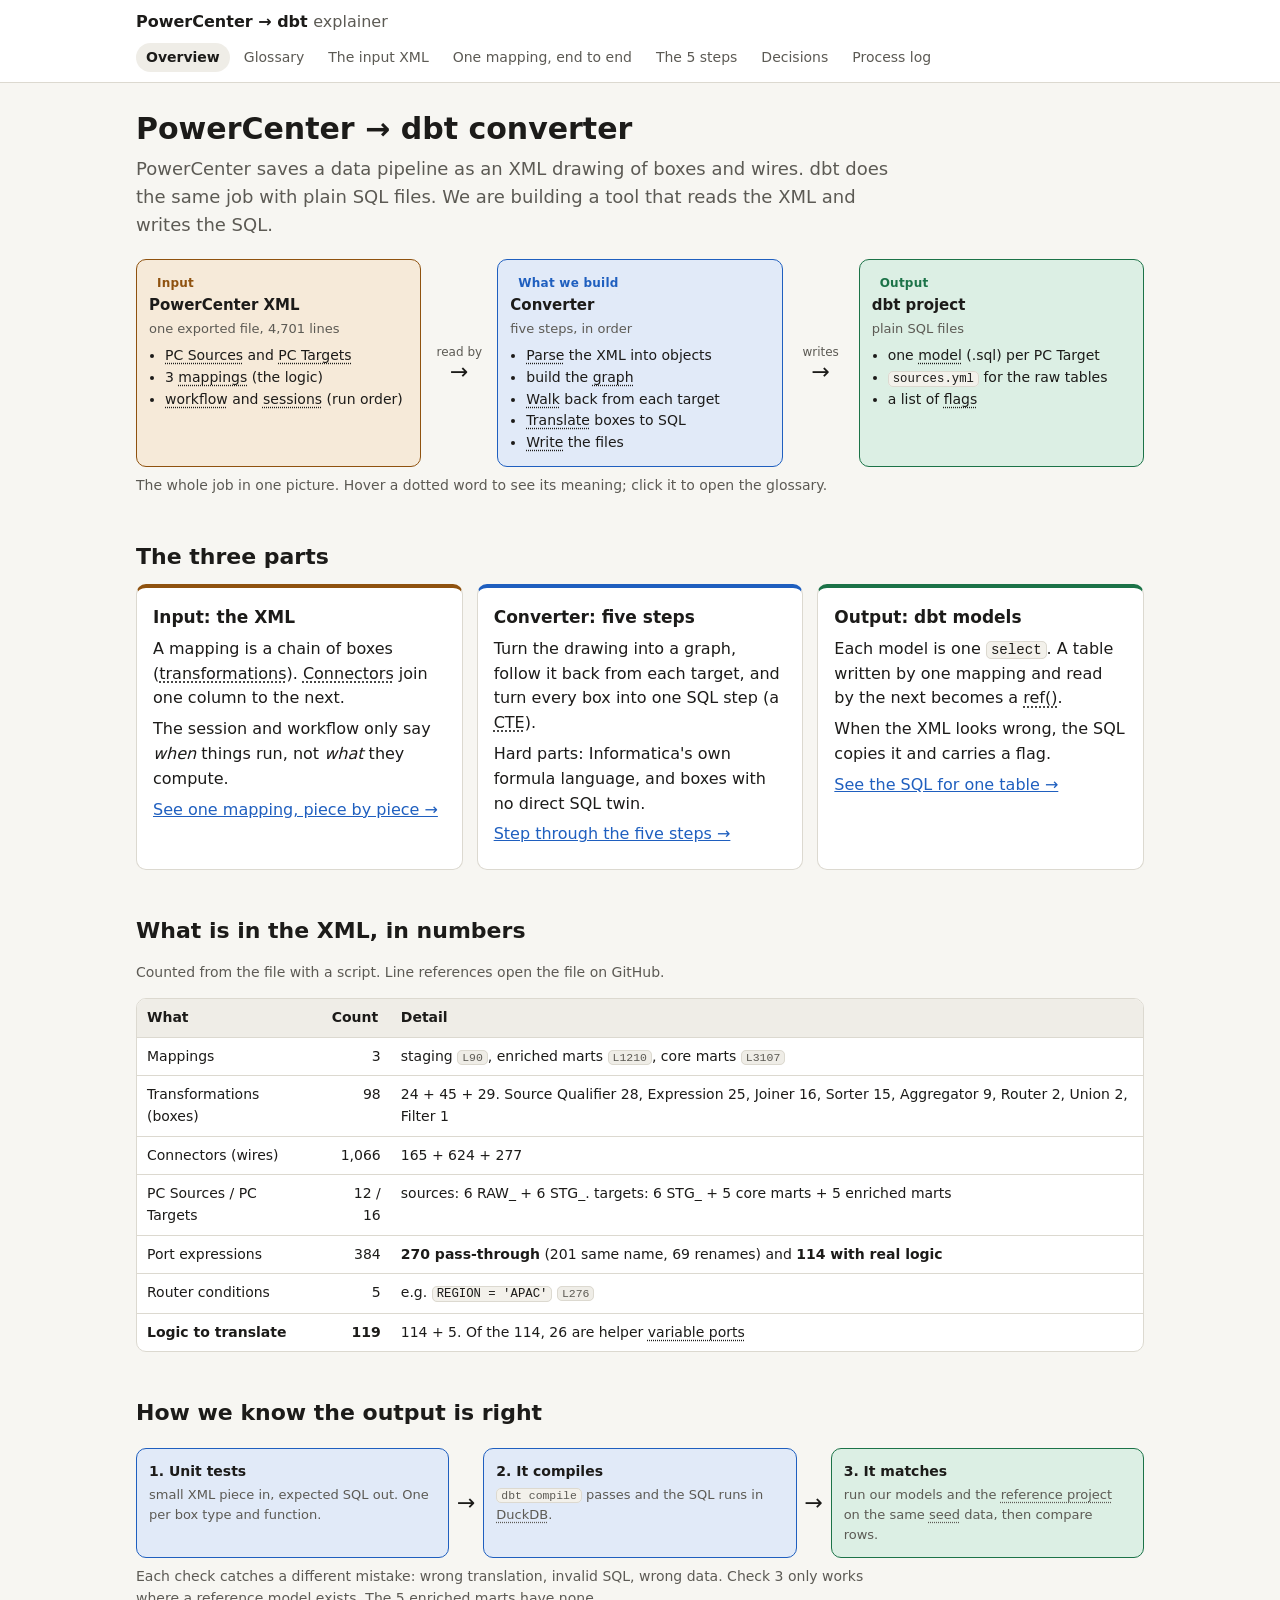
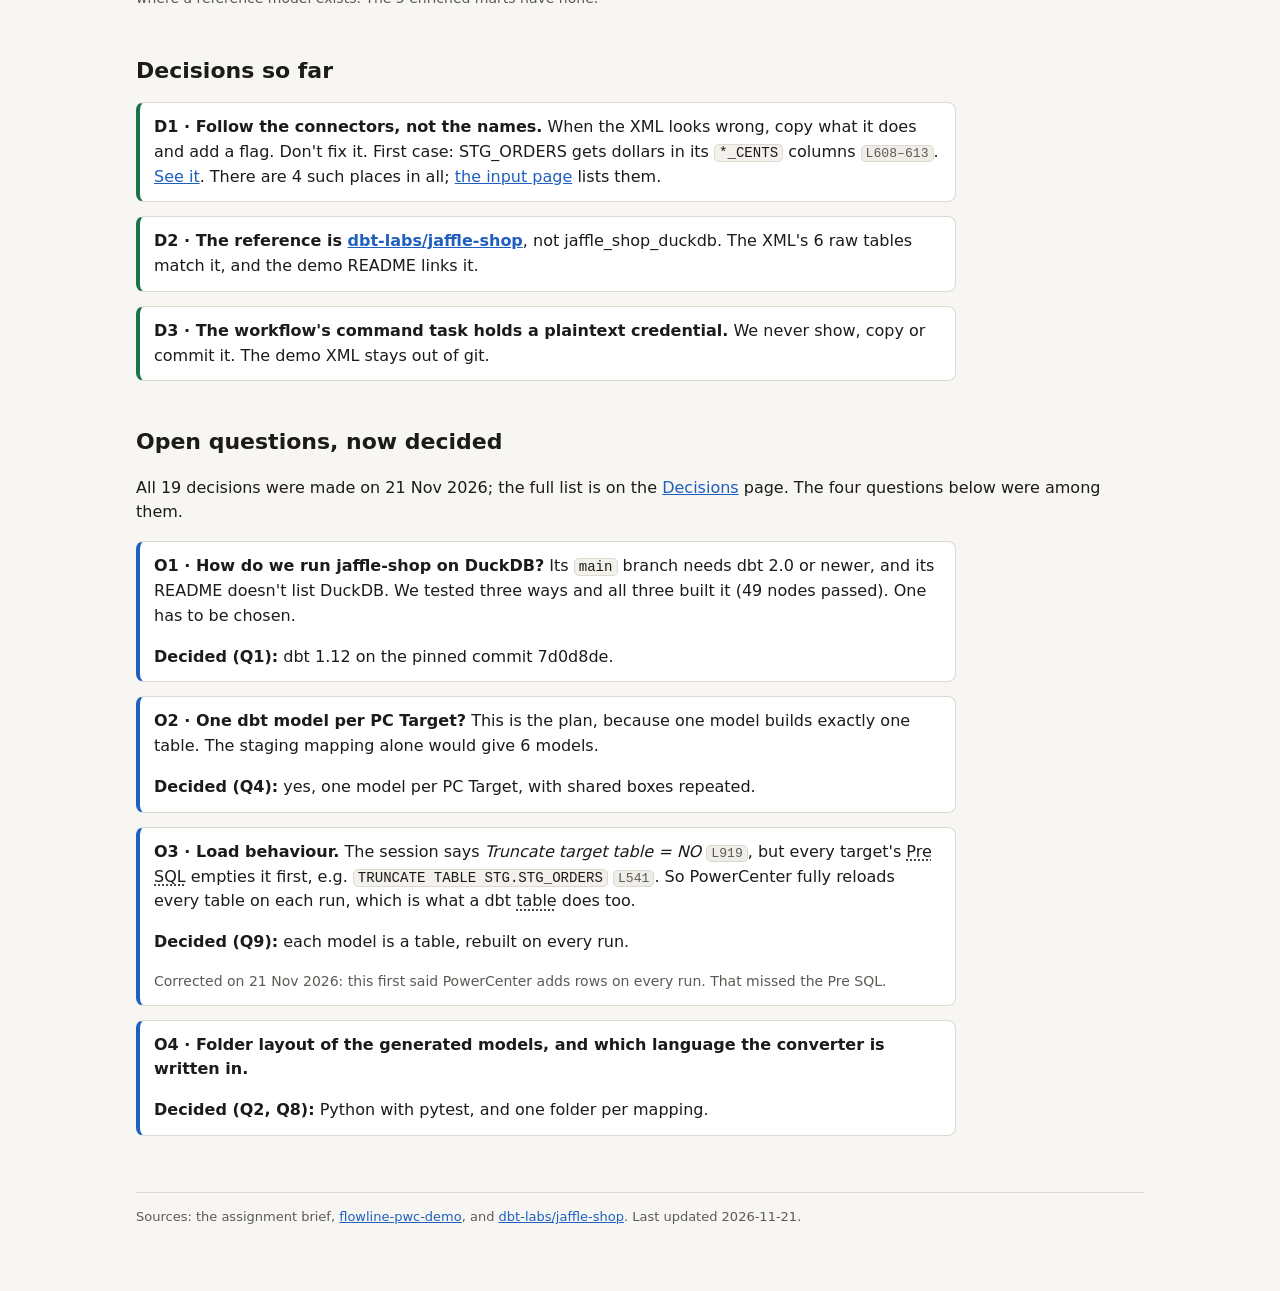
==== docs/index.html @ 630db469 "Add the understanding phase: explainer site, input analysis, decisions and agent log Everything we l" ====
<!doctype html>
<html lang="en">
<head>
<meta charset="utf-8">
<meta name="viewport" content="width=device-width, initial-scale=1">
<title>Converter Overview</title>
<link rel="stylesheet" href="assets/site.css">
<script src="assets/glossary-data.js"></script>
<script src="assets/site.js"></script>
</head>
<body>
<header class="site-header"><div class="inner">
  <a class="brand" href="index.html">PowerCenter → dbt <span>explainer</span></a>
  <nav class="site-nav" id="site-nav" aria-label="Sections"></nav>
</div></header>

<main>
  <h1>PowerCenter → dbt converter</h1>
  <p class="lead">PowerCenter saves a data pipeline as an XML drawing of boxes and wires. dbt does the same job with plain SQL files. We are building a tool that reads the XML and writes the SQL.</p>

  <figure>
    <div class="flow" role="img" aria-label="The XML file is read by the converter, which runs five steps and writes a dbt project.">
      <div class="flow-node input">
        <span class="tag input">Input</span>
        <span class="t">PowerCenter XML</span>
        <span class="s">one exported file, 4,701 lines</span>
        <ul class="small">
          <li><a class="term" data-term="pc-source">PC Sources</a> and <a class="term" data-term="pc-target">PC Targets</a></li>
          <li>3 <a class="term" data-term="mapping">mappings</a> (the logic)</li>
          <li><a class="term" data-term="workflow">workflow</a> and <a class="term" data-term="session">sessions</a> (run order)</li>
        </ul>
      </div>
      <div class="flow-arrow">read by</div>
      <div class="flow-node convert">
        <span class="tag convert">What we build</span>
        <span class="t">Converter</span>
        <span class="s">five steps, in order</span>
        <ul class="small">
          <li><a class="term" data-term="parse">Parse</a> the XML into objects</li>
          <li>build the <a class="term" data-term="mapping-graph">graph</a></li>
          <li><a class="term" data-term="walk">Walk</a> back from each target</li>
          <li><a class="term" data-term="translate">Translate</a> boxes to SQL</li>
          <li><a class="term" data-term="write">Write</a> the files</li>
        </ul>
      </div>
      <div class="flow-arrow">writes</div>
      <div class="flow-node output">
        <span class="tag output">Output</span>
        <span class="t">dbt project</span>
        <span class="s">plain SQL files</span>
        <ul class="small">
          <li>one <a class="term" data-term="model">model</a> (.sql) per PC Target</li>
          <li><code>sources.yml</code> for the raw tables</li>
          <li>a list of <a class="term" data-term="flag">flags</a></li>
        </ul>
      </div>
    </div>
    <figcaption>The whole job in one picture. Hover a dotted word to see its meaning; click it to open the glossary.</figcaption>
  </figure>

  <h2>The three parts</h2>
  <div class="cards">
    <div class="card k-input">
      <h3>Input: the XML</h3>
      <p>A mapping is a chain of boxes (<a class="term" data-term="transformation">transformations</a>). <a class="term" data-term="connector">Connectors</a> join one column to the next.</p>
      <p>The session and workflow only say <em>when</em> things run, not <em>what</em> they compute.</p>
      <p><a href="example.html">See one mapping, piece by piece →</a></p>
    </div>
    <div class="card k-convert">
      <h3>Converter: five steps</h3>
      <p>Turn the drawing into a graph, follow it back from each target, and turn every box into one SQL step (a <a class="term" data-term="cte">CTE</a>).</p>
      <p>Hard parts: Informatica's own formula language, and boxes with no direct SQL twin.</p>
      <p><a href="steps.html">Step through the five steps →</a></p>
    </div>
    <div class="card k-output">
      <h3>Output: dbt models</h3>
      <p>Each model is one <code>select</code>. A table written by one mapping and read by the next becomes a <a class="term" data-term="ref">ref()</a>.</p>
      <p>When the XML looks wrong, the SQL copies it and carries a flag.</p>
      <p><a href="example.html#output">See the SQL for one table →</a></p>
    </div>
  </div>

  <h2>What is in the XML, in numbers</h2>
  <p class="muted small">Counted from the file with a script. Line references open the file on GitHub.</p>
  <div class="table-wrap">
    <table class="data">
      <thead><tr><th>What</th><th>Count</th><th>Detail</th></tr></thead>
      <tbody>
        <tr><td>Mappings</td><td class="num">3</td><td>staging <a class="L">L90</a>, enriched marts <a class="L">L1210</a>, core marts <a class="L">L3107</a></td></tr>
        <tr><td>Transformations (boxes)</td><td class="num">98</td><td>24 + 45 + 29. Source Qualifier 28, Expression 25, Joiner 16, Sorter 15, Aggregator 9, Router 2, Union 2, Filter 1</td></tr>
        <tr><td>Connectors (wires)</td><td class="num">1,066</td><td>165 + 624 + 277</td></tr>
        <tr><td>PC Sources / PC Targets</td><td class="num">12 / 16</td><td>sources: 6 RAW_ + 6 STG_. targets: 6 STG_ + 5 core marts + 5 enriched marts</td></tr>
        <tr><td>Port expressions</td><td class="num">384</td><td><b>270 pass-through</b> (201 same name, 69 renames) and <b>114 with real logic</b></td></tr>
        <tr><td>Router conditions</td><td class="num">5</td><td>e.g. <code>REGION = 'APAC'</code> <a class="L">L276</a></td></tr>
        <tr><td><b>Logic to translate</b></td><td class="num"><b>119</b></td><td>114 + 5. Of the 114, 26 are helper <a class="term" data-term="variable-port">variable ports</a></td></tr>
      </tbody>
    </table>
  </div>

  <h2>How we know the output is right</h2>
  <figure>
    <div class="flow tight" role="img" aria-label="Our models and the reference models both run on the same seed data in DuckDB, then the results are compared.">
      <div class="flow-node convert"><span class="t">1. Unit tests</span><span class="s">small XML piece in, expected SQL out. One per box type and function.</span></div>
      <div class="flow-arrow"></div>
      <div class="flow-node convert"><span class="t">2. It compiles</span><span class="s"><code>dbt compile</code> passes and the SQL runs in <a class="term" data-term="duckdb">DuckDB</a>.</span></div>
      <div class="flow-arrow"></div>
      <div class="flow-node output"><span class="t">3. It matches</span><span class="s">run our models and the <a class="term" data-term="reference-project">reference project</a> on the same <a class="term" data-term="seed">seed</a> data, then compare rows.</span></div>
    </div>
    <figcaption>Each check catches a different mistake: wrong translation, invalid SQL, wrong data. Check 3 only works where a reference model exists. The 5 enriched marts have none.</figcaption>
  </figure>

  <h2>Decisions so far</h2>
  <div class="callout decision">
    <p><b>D1 · Follow the connectors, not the names.</b> When the XML looks wrong, copy what it does and add a flag. Don't fix it. First case: STG_ORDERS gets dollars in its <code>*_CENTS</code> columns <a class="L">L608–613</a>. <a href="example.html#swap">See it</a>. There are 4 such places in all; <a href="input.html#problems">the input page</a> lists them.</p>
  </div>
  <div class="callout decision">
    <p><b>D2 · The reference is <a href="https://github.com/dbt-labs/jaffle-shop">dbt-labs/jaffle-shop</a></b>, not jaffle_shop_duckdb. The XML's 6 raw tables match it, and the demo README links it.</p>
  </div>
  <div class="callout decision">
    <p><b>D3 · The workflow's command task holds a plaintext credential.</b> We never show, copy or commit it. The demo XML stays out of git.</p>
  </div>

  <h2>Open questions, now decided</h2>
  <p>All 19 decisions were made on 21 Nov 2026; the full list is on the <a href="decisions.html">Decisions</a> page. The four questions below were among them.</p>
  <div class="callout open">
    <p><b>O1 · How do we run jaffle-shop on DuckDB?</b> Its <code>main</code> branch needs dbt 2.0 or newer, and its README doesn't list DuckDB. We tested three ways and all three built it (49 nodes passed). One has to be chosen.</p>
    <p><b>Decided (Q1):</b> dbt 1.12 on the pinned commit 7d0d8de.</p>
  </div>
  <div class="callout open">
    <p><b>O2 · One dbt model per PC Target?</b> This is the plan, because one model builds exactly one table. The staging mapping alone would give 6 models.</p>
    <p><b>Decided (Q4):</b> yes, one model per PC Target, with shared boxes repeated.</p>
  </div>
  <div class="callout open">
    <p><b>O3 · Load behaviour.</b> The session says <i>Truncate target table = NO</i> <a class="L">L919</a>, but every target's <a class="term" data-term="pre-sql">Pre SQL</a> empties it first, e.g. <code>TRUNCATE TABLE STG.STG_ORDERS</code> <a class="L">L541</a>. So PowerCenter fully reloads every table on each run, which is what a dbt <a class="term" data-term="materialization">table</a> does too.</p>
    <p><b>Decided (Q9):</b> each model is a table, rebuilt on every run.</p>
    <p class="small muted">Corrected on 21 Nov 2026: this first said PowerCenter adds rows on every run. That missed the Pre SQL.</p>
  </div>
  <div class="callout open">
    <p><b>O4 · Folder layout of the generated models, and which language the converter is written in.</b></p>
    <p><b>Decided (Q2, Q8):</b> Python with pytest, and one folder per mapping.</p>
  </div>

  <footer class="page-foot">Sources: the assignment brief, <a href="https://github.com/infinitelambda/flowline-pwc-demo">flowline-pwc-demo</a>, and <a href="https://github.com/dbt-labs/jaffle-shop">dbt-labs/jaffle-shop</a>. Last updated 2026-11-21.</footer>
</main>
</body>
</html>
---- docs/assets/site.css ----
/* Shared styles for the explainer pages.
   Colour meaning is fixed across every page:
   --input  = PowerCenter / the XML (what we read)
   --convert = our converter (what we build)
   --output = dbt (what we write)
   --warn   = a flag: something odd in the XML that we copy, not fix */

:root {
  --bg: #f7f6f2;
  --surface: #ffffff;
  --surface-2: #efede7;
  --text: #1c1b19;
  --muted: #5c5a54;
  --border: #dcd9d0;
  --code-bg: #f3f1eb;
  --link: #1f5fbf;
  --input: #8f520f;
  --input-soft: #f6ead9;
  --convert: #1f5fbf;
  --convert-soft: #e1eaf8;
  --output: #1c7348;
  --output-soft: #dcefe4;
  --warn: #b42318;
  --warn-soft: #fbe6e3;
  --radius: 10px;
  --mono: ui-monospace, SFMono-Regular, Menlo, Consolas, monospace;
  --sans: system-ui, -apple-system, "Segoe UI", Roboto, sans-serif;
  color-scheme: light;
}

@media (prefers-color-scheme: dark) {
  :root:not([data-theme="light"]) {
    --bg: #141413;
    --surface: #1d1d1b;
    --surface-2: #272724;
    --text: #ecebe6;
    --muted: #a9a7a0;
    --border: #3a3935;
    --code-bg: #191917;
    --link: #8ab4f5;
    --input: #e4a95e;
    --input-soft: #3a2c1a;
    --convert: #8ab4f5;
    --convert-soft: #1d2b42;
    --output: #74cc9f;
    --output-soft: #1b3326;
    --warn: #ff8f80;
    --warn-soft: #3f201c;
    color-scheme: dark;
  }
}
:root[data-theme="dark"] {
  --bg: #141413;
  --surface: #1d1d1b;
  --surface-2: #272724;
  --text: #ecebe6;
  --muted: #a9a7a0;
  --border: #3a3935;
  --code-bg: #191917;
  --link: #8ab4f5;
  --input: #e4a95e;
  --input-soft: #3a2c1a;
  --convert: #8ab4f5;
  --convert-soft: #1d2b42;
  --output: #74cc9f;
  --output-soft: #1b3326;
  --warn: #ff8f80;
  --warn-soft: #3f201c;
  color-scheme: dark;
}

* { box-sizing: border-box; }
html { -webkit-text-size-adjust: 100%; }
body {
  margin: 0;
  background: var(--bg);
  color: var(--text);
  font: 16px/1.55 var(--sans);
}
a { color: var(--link); }
code, pre, .mono { font-family: var(--mono); font-size: 0.88em; }
:not(pre) > code { background: var(--code-bg); border: 1px solid var(--border); border-radius: 5px; padding: 0 4px; }

/* ---------- header + nav ---------- */
.site-header {
  background: var(--surface);
  border-bottom: 1px solid var(--border);
  position: sticky; top: 0; z-index: 10;
}
.site-header .inner {
  max-width: 1040px; margin: 0 auto; padding: 10px 16px;
  display: flex; flex-wrap: wrap; align-items: center; gap: 8px 20px;
}
.brand { font-weight: 650; text-decoration: none; color: var(--text); white-space: nowrap; }
.brand span { color: var(--muted); font-weight: 500; }
.site-nav { display: flex; flex-wrap: wrap; gap: 4px; }
.site-nav a {
  text-decoration: none; color: var(--muted); padding: 4px 10px; border-radius: 999px; font-size: 14px;
}
.site-nav a:hover { color: var(--text); background: var(--surface-2); }
.site-nav a[aria-current="page"] { color: var(--text); background: var(--surface-2); font-weight: 600; }

main { max-width: 1040px; margin: 0 auto; padding: 28px 16px 64px; }
h1 { font-size: 30px; line-height: 1.2; margin: 0 0 8px; }
h2 { font-size: 22px; margin: 44px 0 10px; }
h3 { font-size: 17px; margin: 22px 0 6px; }
.lead { font-size: 18px; color: var(--muted); margin: 0 0 20px; max-width: 760px; }
.muted { color: var(--muted); }
.small { font-size: 14px; }
section > p, .prose p { max-width: 760px; }

/* ---------- line references to the XML on GitHub ---------- */
a.L {
  font-family: var(--mono); font-size: 0.82em; white-space: nowrap;
  text-decoration: none; border: 1px solid var(--border); border-radius: 5px;
  padding: 0 4px; background: var(--surface-2); color: var(--muted);
}
a.L:hover { color: var(--link); border-color: var(--link); }

/* ---------- glossary term links ---------- */
a.term { color: inherit; text-decoration: underline dotted; text-underline-offset: 3px; position: relative; }
a.term:hover, a.term:focus { color: var(--link); }
.term-tip {
  position: absolute; z-index: 20; max-width: 300px; padding: 8px 10px;
  background: var(--surface); color: var(--text); border: 1px solid var(--border);
  border-radius: 8px; box-shadow: 0 6px 20px rgba(0,0,0,.15); font-size: 14px; line-height: 1.4;
  pointer-events: none;
}
.term-tip b { display: block; margin-bottom: 2px; }

/* ---------- cards ---------- */
.cards { display: grid; grid-template-columns: repeat(auto-fit, minmax(250px, 1fr)); gap: 14px; }
.card {
  background: var(--surface); border: 1px solid var(--border); border-radius: var(--radius);
  padding: 16px; border-top: 4px solid var(--border);
}
.card h3 { margin-top: 0; }
.card p { margin: 6px 0; }
.card ul { margin: 6px 0; padding-left: 18px; }
.k-input { border-top-color: var(--input); }
.k-convert { border-top-color: var(--convert); }
.k-output { border-top-color: var(--output); }
.k-warn { border-top-color: var(--warn); }
.tag {
  display: inline-block; font-size: 12px; font-weight: 600; letter-spacing: .02em;
  padding: 1px 8px; border-radius: 999px; background: var(--surface-2); color: var(--muted);
}
.tag.input { background: var(--input-soft); color: var(--input); }
.tag.convert { background: var(--convert-soft); color: var(--convert); }
.tag.output { background: var(--output-soft); color: var(--output); }
.tag.warn { background: var(--warn-soft); color: var(--warn); }

/* ---------- flow diagram (HTML, responsive: row on wide, column on narrow) ---------- */
figure { margin: 18px 0; }
figcaption { color: var(--muted); font-size: 14px; margin-top: 8px; max-width: 760px; }
.flow { display: flex; align-items: stretch; gap: 0; }
.flow-node {
  flex: 1 1 0; min-width: 0;
  background: var(--surface); border: 1.5px solid var(--border); border-radius: var(--radius);
  padding: 12px; font-size: 14px;
}
.flow-node .t { font-weight: 650; font-size: 15px; display: block; margin-bottom: 2px; overflow-wrap: break-word; }
.flow.tight .flow-node .t { font-size: 14px; }
.flow-node .s { color: var(--muted); font-size: 13px; display: block; overflow-wrap: anywhere; }
.flow-node ul { margin: 6px 0 0; padding-left: 16px; }
.flow-node.input { border-color: var(--input); background: var(--input-soft); }
.flow-node.convert { border-color: var(--convert); background: var(--convert-soft); }
.flow-node.output { border-color: var(--output); background: var(--output-soft); }
.flow-node.dim { opacity: .55; }
.flow-node.hot { box-shadow: 0 0 0 3px var(--convert); }
.flow-arrow {
  flex: 0 0 76px; display: flex; flex-direction: column; align-items: center; justify-content: center;
  color: var(--muted); font-size: 12px; text-align: center; padding: 0 4px;
}
.flow-arrow::after { content: "→"; font-size: 22px; line-height: 1; color: var(--text); }
.flow.tight .flow-arrow { flex-basis: 34px; }
button.flow-node { font: inherit; color: inherit; text-align: left; cursor: pointer; }
button.flow-node:hover { border-color: var(--convert); }
button.flow-node[aria-pressed="true"] { box-shadow: 0 0 0 3px var(--convert); }
@media (max-width: 760px) {
  .flow { flex-direction: column; }
  .flow-arrow { flex-basis: auto; padding: 6px 0; flex-direction: row; gap: 8px; }
  .flow-arrow::after { content: "↓"; }
}

/* ---------- callouts ---------- */
.callout {
  border: 1px solid var(--border); border-left: 4px solid var(--muted);
  background: var(--surface); border-radius: 8px; padding: 12px 14px; margin: 14px 0; max-width: 820px;
}
.callout > :first-child { margin-top: 0; }
.callout > :last-child { margin-bottom: 0; }
.callout.warn { border-left-color: var(--warn); background: var(--warn-soft); }
.callout.decision { border-left-color: var(--output); }
.callout.open { border-left-color: var(--convert); }

/* ---------- tables ---------- */
.table-wrap { overflow-x: auto; border: 1px solid var(--border); border-radius: var(--radius); background: var(--surface); }
table.data { border-collapse: collapse; width: 100%; font-size: 14px; }
table.data th, table.data td { text-align: left; padding: 8px 10px; border-bottom: 1px solid var(--border); vertical-align: top; }
table.data th { background: var(--surface-2); font-weight: 600; white-space: nowrap; }
table.data tr:last-child td { border-bottom: 0; }
table.data td.num { text-align: right; font-variant-numeric: tabular-nums; }
table.data tr.group td { background: var(--surface-2); font-weight: 600; color: var(--muted); font-size: 13px; }
tr.flagged td { background: var(--warn-soft); }

/* ---------- code ---------- */
pre.code {
  background: var(--code-bg); border: 1px solid var(--border); border-radius: var(--radius);
  padding: 12px 0; margin: 10px 0; overflow-x: auto; line-height: 1.5; font-size: 13px;
}
pre.code .row { display: block; padding: 0 14px 0 0; white-space: pre; }
pre.code .ln {
  display: inline-block; width: 4.2em; padding-right: 1em; text-align: right;
  color: var(--muted); user-select: none; opacity: .8;
}
pre.code .row.hl { background: var(--warn-soft); }
pre.code.plain { padding: 12px 14px; white-space: pre; }
.cm { color: var(--muted); }
.flagtxt { color: var(--warn); font-weight: 600; }

/* ---------- tabs ---------- */
.tabs { display: flex; flex-wrap: wrap; gap: 4px; border-bottom: 1px solid var(--border); margin-top: 12px; }
.tabs button {
  font: inherit; font-size: 14px; background: none; border: 1px solid transparent; border-bottom: 0;
  padding: 6px 12px; border-radius: 8px 8px 0 0; color: var(--muted); cursor: pointer;
}
.tabs button[aria-selected="true"] { background: var(--surface); border-color: var(--border); color: var(--text); font-weight: 600; margin-bottom: -1px; }
.tab-panel[hidden] { display: none; }

/* ---------- chips (filters) ---------- */
.chips { display: flex; flex-wrap: wrap; gap: 6px; margin: 10px 0; }
.chips button {
  font: inherit; font-size: 14px; padding: 4px 12px; border-radius: 999px; cursor: pointer;
  border: 1px solid var(--border); background: var(--surface); color: var(--muted);
}
.chips button[aria-pressed="true"] { background: var(--text); color: var(--bg); border-color: var(--text); }
input.search {
  font: inherit; width: 100%; max-width: 420px; padding: 8px 12px; border-radius: 8px;
  border: 1px solid var(--border); background: var(--surface); color: var(--text);
}

/* ---------- detail panel ---------- */
.panel {
  background: var(--surface); border: 1px solid var(--border); border-radius: var(--radius);
  padding: 16px; margin-top: 14px;
}
.panel h3 { margin-top: 0; }
.kv { display: grid; grid-template-columns: max-content 1fr; gap: 4px 14px; font-size: 14px; }
.kv dt { color: var(--muted); }
.kv dd { margin: 0; min-width: 0; overflow-wrap: anywhere; }
@media (max-width: 520px) {
  .kv { grid-template-columns: 1fr; gap: 0; }
  .kv dd { margin-bottom: 8px; }
}

/* ---------- stepper ---------- */
.steps { display: flex; gap: 6px; flex-wrap: wrap; margin: 14px 0; }
.steps button {
  font: inherit; flex: 1 1 140px; text-align: left; cursor: pointer;
  border: 1.5px solid var(--border); background: var(--surface); color: var(--text);
  border-radius: var(--radius); padding: 10px 12px;
}
.steps button .n { display: block; font-size: 12px; color: var(--muted); }
.steps button .t { font-weight: 650; }
.steps button[aria-selected="true"] { border-color: var(--convert); background: var(--convert-soft); }
.io { display: grid; grid-template-columns: 1fr 1fr; gap: 14px; }
.io > div { min-width: 0; }
.io h4 { margin: 10px 0 4px; font-size: 13px; text-transform: uppercase; letter-spacing: .05em; color: var(--muted); }
@media (max-width: 760px) { .io { grid-template-columns: 1fr; } }
.pager { display: flex; justify-content: space-between; gap: 10px; margin-top: 14px; }
.pager button {
  font: inherit; font-size: 14px; padding: 6px 14px; border-radius: 8px; cursor: pointer;
  border: 1px solid var(--border); background: var(--surface); color: var(--text);
}
.pager button:disabled { opacity: .4; cursor: default; }

/* ---------- lineage chain ---------- */
ol.chain { list-style: none; padding: 0; margin: 10px 0; }
ol.chain li {
  position: relative; padding: 6px 10px 6px 28px; font-family: var(--mono); font-size: 13px;
  border-left: 2px solid var(--border); margin-left: 8px;
}
ol.chain li::before {
  content: ""; position: absolute; left: -7px; top: 12px; width: 12px; height: 12px;
  border-radius: 50%; background: var(--surface); border: 2px solid var(--muted);
}
ol.chain li.flag { color: var(--warn); }
ol.chain li.flag::before { border-color: var(--warn); }
ol.chain .why { font-family: var(--sans); color: var(--muted); font-size: 13px; }

/* ---------- inline SVG diagrams ---------- */
svg.diagram { display: block; width: 100%; height: auto; max-width: 560px; color: var(--text); }
svg.diagram text { font-family: var(--mono); font-size: 12px; fill: currentColor; }
svg.diagram .hdr { font-family: var(--sans); font-weight: 650; font-size: 13px; }
svg.diagram .wire { stroke: currentColor; stroke-width: 1.4; fill: none; opacity: .55; }
svg.diagram .wire.flag { stroke: var(--warn); opacity: 1; stroke-width: 2; }
svg.diagram text.flag { fill: var(--warn); font-weight: 600; }
svg.diagram .dot { fill: currentColor; }
svg.diagram .dot.flag { fill: var(--warn); }

footer.page-foot { margin-top: 56px; padding-top: 14px; border-top: 1px solid var(--border); color: var(--muted); font-size: 13px; }
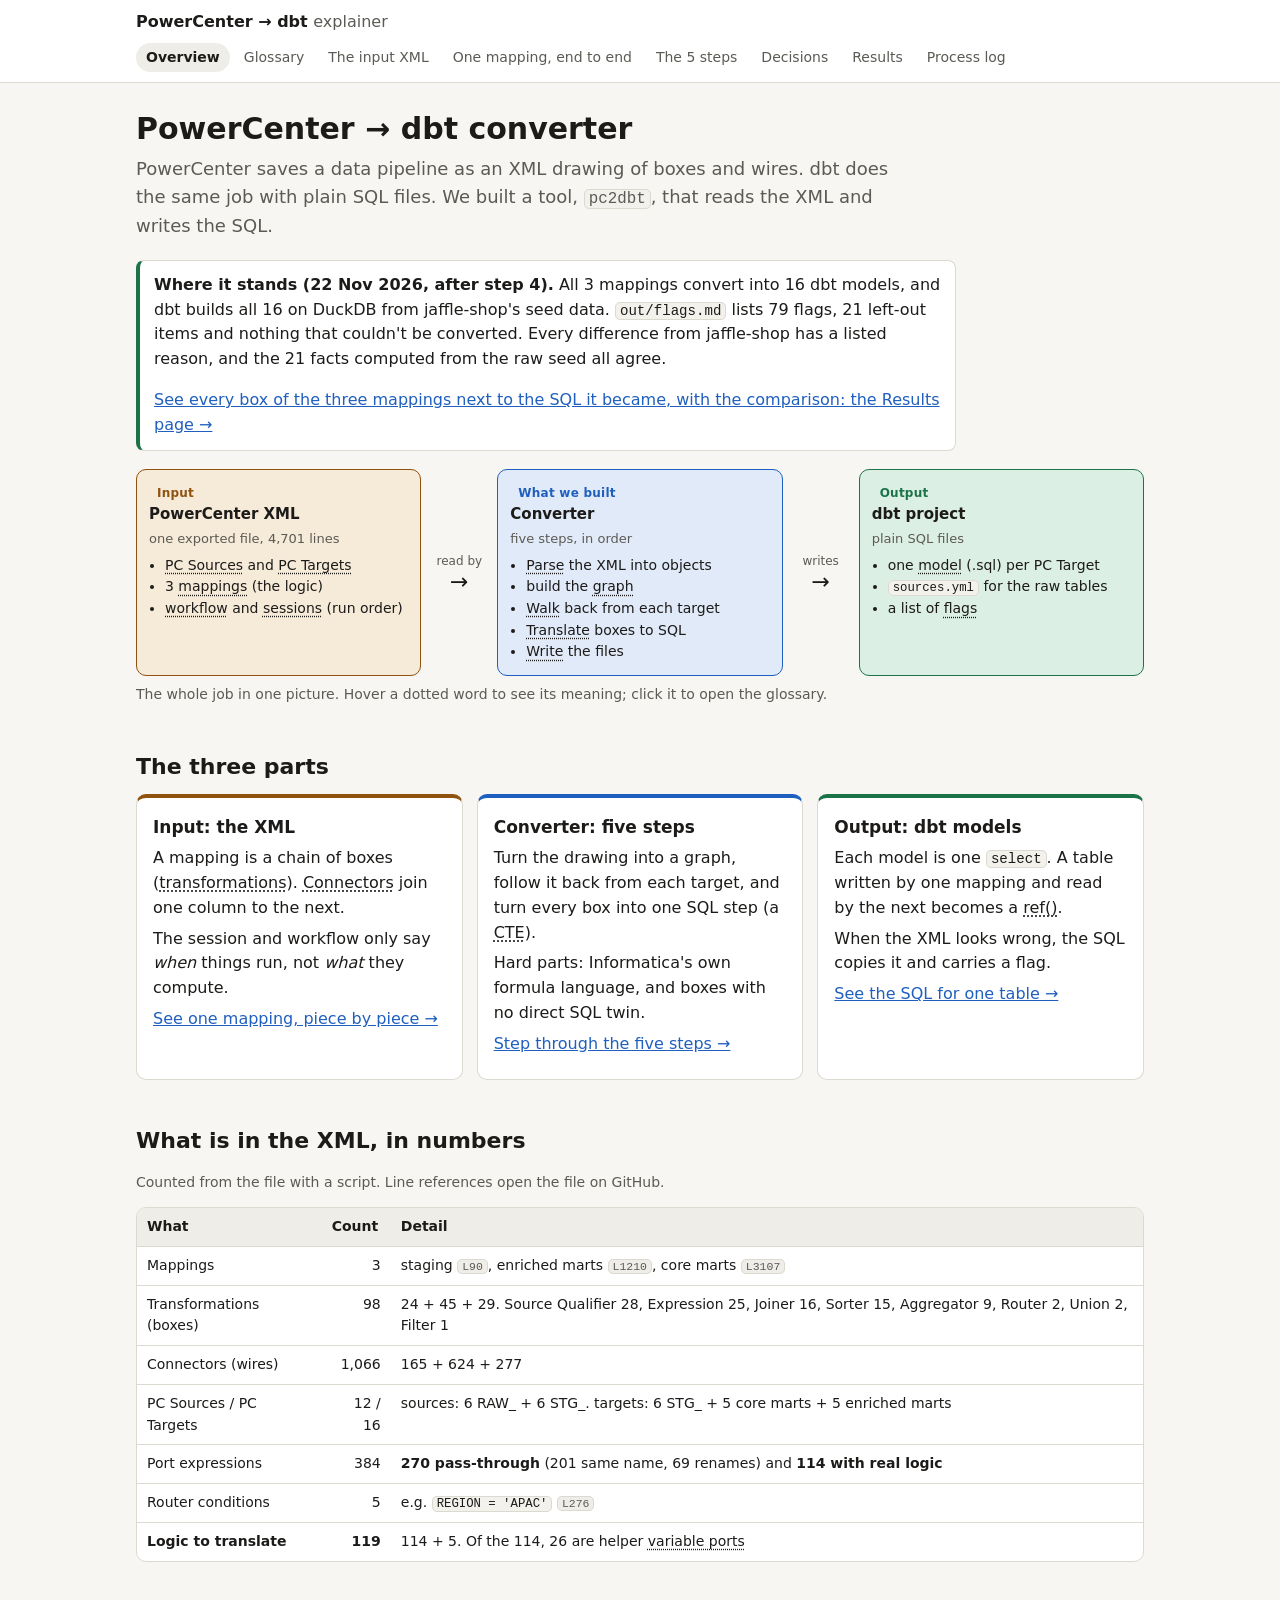
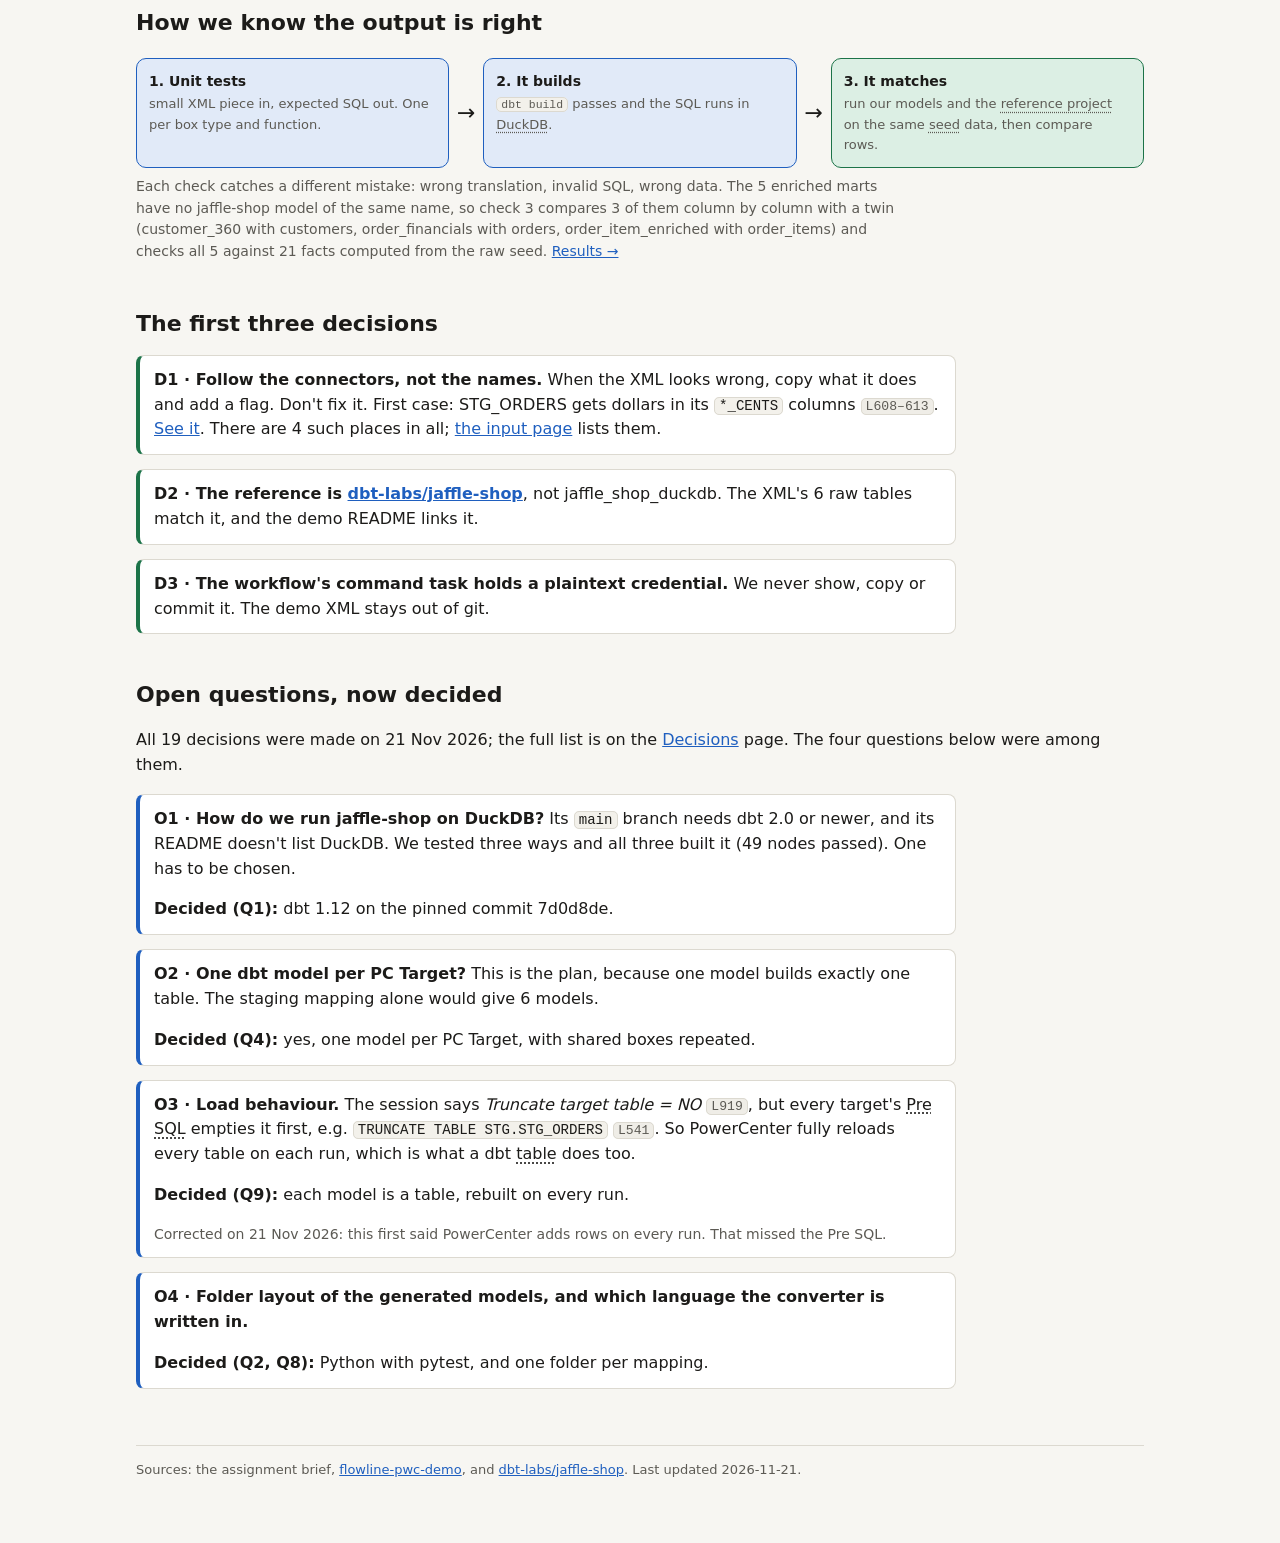
==== commit 01405e4c: "Add pc2dbt step 4: unknown elements, build script, README, docs Decision Q18: an element the convert" ====
--- a/docs/index.html
+++ b/docs/index.html
@@ -16,7 +16,11 @@
 
 <main>
   <h1>PowerCenter → dbt converter</h1>
-  <p class="lead">PowerCenter saves a data pipeline as an XML drawing of boxes and wires. dbt does the same job with plain SQL files. We are building a tool that reads the XML and writes the SQL.</p>
+  <p class="lead">PowerCenter saves a data pipeline as an XML drawing of boxes and wires. dbt does the same job with plain SQL files. We built a tool, <code>pc2dbt</code>, that reads the XML and writes the SQL.</p>
+  <div class="callout decision" id="status">
+    <p><b>Where it stands (22 Nov 2026, after step 4).</b> All 3 mappings convert into 16 dbt models, and dbt builds all 16 on DuckDB from jaffle-shop's seed data. <code>out/flags.md</code> lists 79 flags, 21 left-out items and nothing that couldn't be converted. Every difference from jaffle-shop has a listed reason, and the 21 facts computed from the raw seed all agree.</p>
+    <p><a href="results.html">See every box of the three mappings next to the SQL it became, with the comparison: the Results page →</a></p>
+  </div>
 
   <figure>
     <div class="flow" role="img" aria-label="The XML file is read by the converter, which runs five steps and writes a dbt project.">
@@ -32,7 +36,7 @@
       </div>
       <div class="flow-arrow">read by</div>
       <div class="flow-node convert">
-        <span class="tag convert">What we build</span>
+        <span class="tag convert">What we built</span>
         <span class="t">Converter</span>
         <span class="s">five steps, in order</span>
         <ul class="small">
@@ -102,14 +106,14 @@
     <div class="flow tight" role="img" aria-label="Our models and the reference models both run on the same seed data in DuckDB, then the results are compared.">
       <div class="flow-node convert"><span class="t">1. Unit tests</span><span class="s">small XML piece in, expected SQL out. One per box type and function.</span></div>
       <div class="flow-arrow"></div>
-      <div class="flow-node convert"><span class="t">2. It compiles</span><span class="s"><code>dbt compile</code> passes and the SQL runs in <a class="term" data-term="duckdb">DuckDB</a>.</span></div>
+      <div class="flow-node convert"><span class="t">2. It builds</span><span class="s"><code>dbt build</code> passes and the SQL runs in <a class="term" data-term="duckdb">DuckDB</a>.</span></div>
       <div class="flow-arrow"></div>
       <div class="flow-node output"><span class="t">3. It matches</span><span class="s">run our models and the <a class="term" data-term="reference-project">reference project</a> on the same <a class="term" data-term="seed">seed</a> data, then compare rows.</span></div>
     </div>
-    <figcaption>Each check catches a different mistake: wrong translation, invalid SQL, wrong data. Check 3 only works where a reference model exists. The 5 enriched marts have none.</figcaption>
+    <figcaption>Each check catches a different mistake: wrong translation, invalid SQL, wrong data. The 5 enriched marts have no jaffle-shop model of the same name, so check 3 compares 3 of them column by column with a twin (customer_360 with customers, order_financials with orders, order_item_enriched with order_items) and checks all 5 against 21 facts computed from the raw seed. <a href="results.html">Results →</a></figcaption>
   </figure>
 
-  <h2>Decisions so far</h2>
+  <h2>The first three decisions</h2>
   <div class="callout decision">
     <p><b>D1 · Follow the connectors, not the names.</b> When the XML looks wrong, copy what it does and add a flag. Don't fix it. First case: STG_ORDERS gets dollars in its <code>*_CENTS</code> columns <a class="L">L608–613</a>. <a href="example.html#swap">See it</a>. There are 4 such places in all; <a href="input.html#problems">the input page</a> lists them.</p>
   </div>
